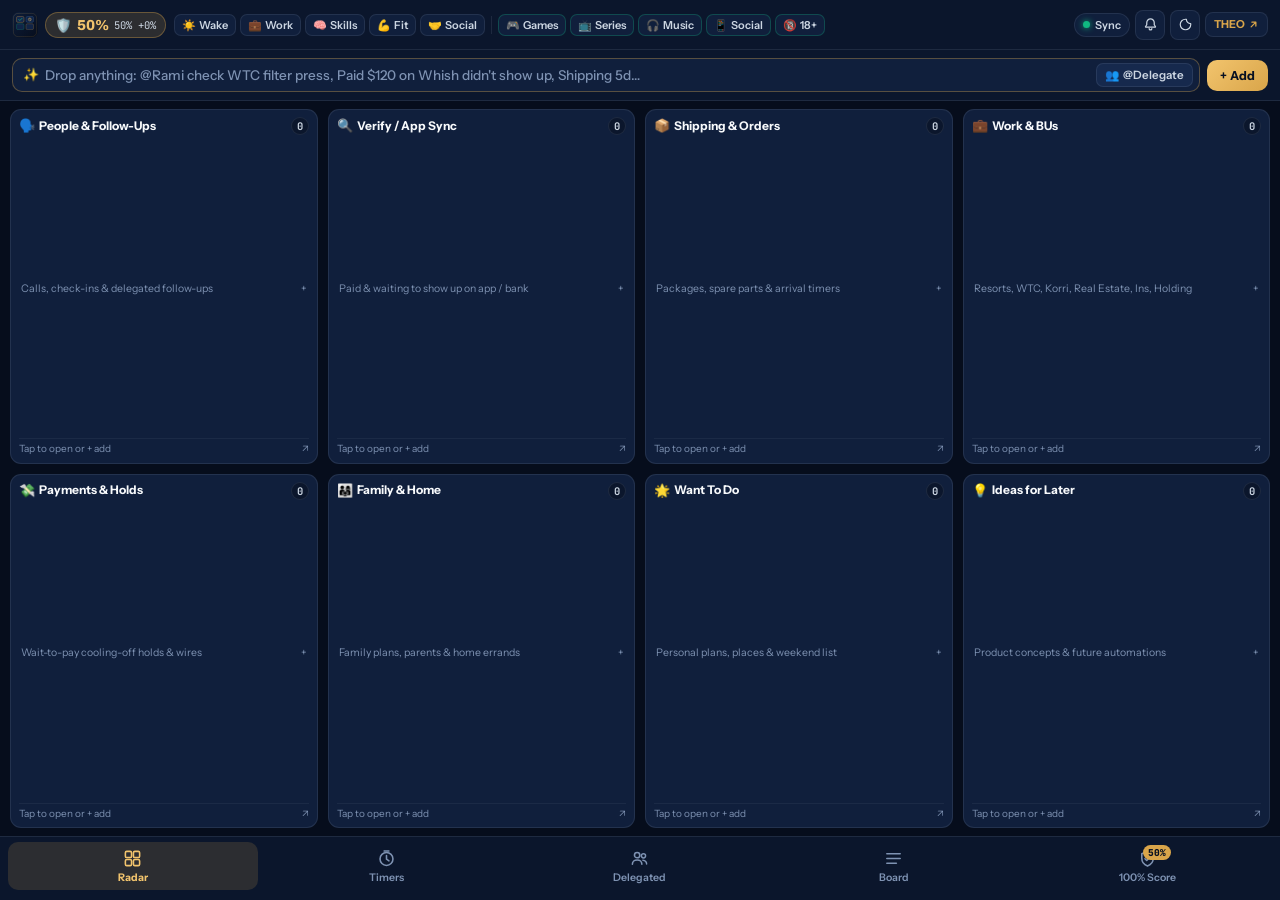
==== reset.html @ 3c0aa698 "fix(ios-standalone): dock bottom nav flush to viewport bottom edge & remove bottom gap (v3)" ====
<!doctype html>
<html lang="en">
<head>
  <meta charset="utf-8">
  <meta name="viewport" content="width=device-width,initial-scale=1">
  <title>THEO Command — Reset Cache</title>
  <style>
    body {
      margin: 0;
      min-height: 100vh;
      display: grid;
      place-items: center;
      background: #0B162C;
      color: #F8FAFC;
      font-family: system-ui, -apple-system, sans-serif;
      text-align: center;
      padding: 24px;
    }
    .card {
      max-width: 380px;
      padding: 28px;
      border-radius: 16px;
      background: #101F3C;
      border: 1px solid rgba(217, 165, 74, 0.36);
    }
    h1 { font-size: 18px; margin: 0 0 8px; color: #D9A54A; }
    p { font-size: 13px; color: #CBD5E1; margin: 0; }
  </style>
</head>
<body>
  <div class="card">
    <h1>Resetting THEO Command Cache…</h1>
    <p id="msg">Unregistering service workers and clearing local caches.</p>
  </div>
  <script>
    (async () => {
      try {
        if ('serviceWorker' in navigator) {
          const regs = await navigator.serviceWorker.getRegistrations();
          for (const r of regs) await r.unregister();
        }
        if ('caches' in window) {
          const keys = await caches.keys();
          for (const k of keys) await caches.delete(k);
        }
      } catch (e) {}
      document.getElementById('msg').textContent = 'Cache cleared. Redirecting to THEO Command…';
      setTimeout(() => location.replace('./?reset=' + Date.now()), 500);
    })();
  </script>
</body>
</html>
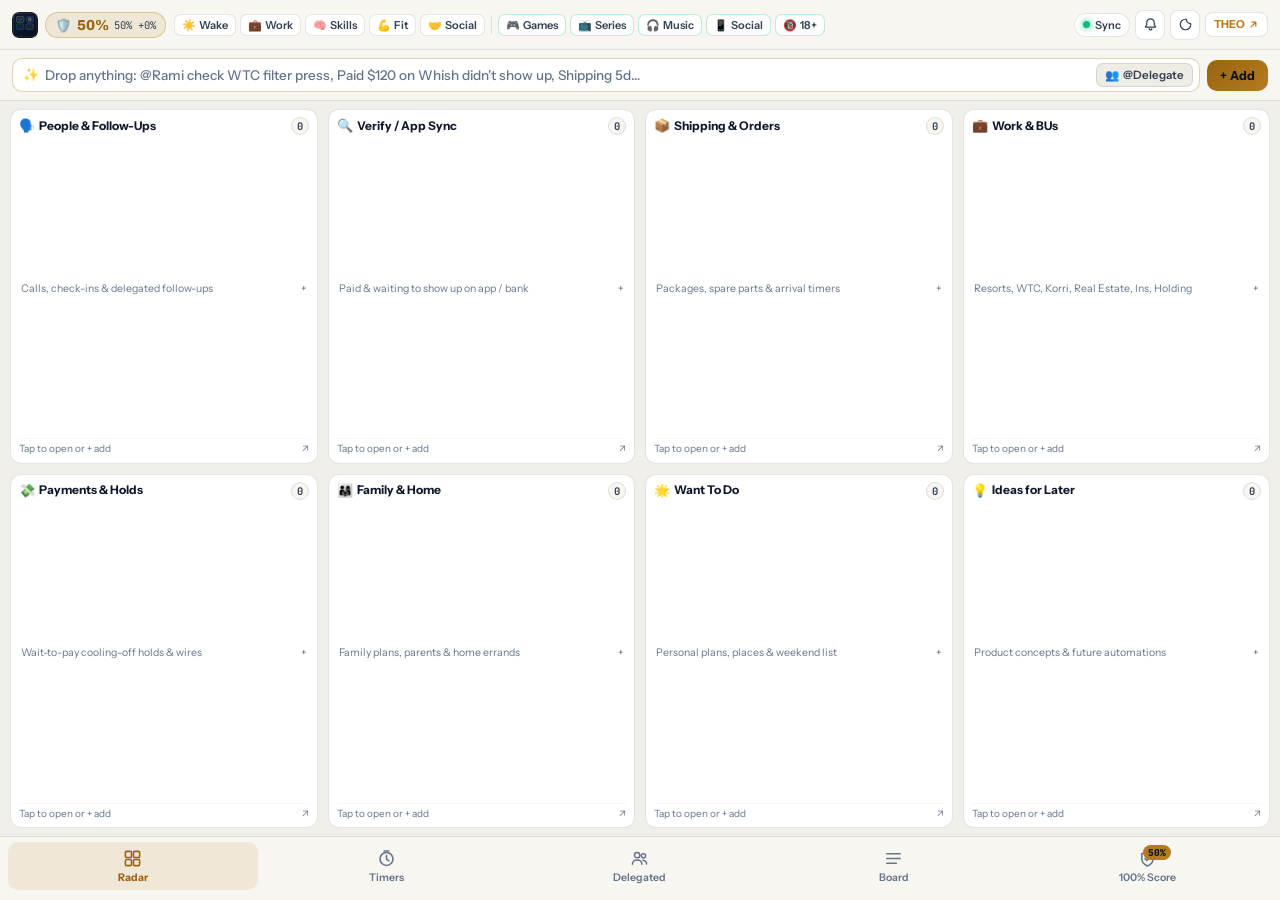
==== commit 03190ac1: "feat(theme): make Warm Paper Light mode the default theme (v5)" ====
--- a/reset.html
+++ b/reset.html
@@ -10,8 +10,8 @@
       min-height: 100vh;
       display: grid;
       place-items: center;
-      background: #0B162C;
-      color: #F8FAFC;
+      background: #F8F6F1;
+      color: #0F172A;
       font-family: system-ui, -apple-system, sans-serif;
       text-align: center;
       padding: 24px;
@@ -20,11 +20,11 @@
       max-width: 380px;
       padding: 28px;
       border-radius: 16px;
-      background: #101F3C;
-      border: 1px solid rgba(217, 165, 74, 0.36);
+      background: #FFFFFF;
+      border: 1px solid rgba(181, 123, 30, 0.35);
     }
-    h1 { font-size: 18px; margin: 0 0 8px; color: #D9A54A; }
-    p { font-size: 13px; color: #CBD5E1; margin: 0; }
+    h1 { font-size: 18px; margin: 0 0 8px; color: #B57B1E; }
+    p { font-size: 13px; color: #64748B; margin: 0; }
   </style>
 </head>
 <body>
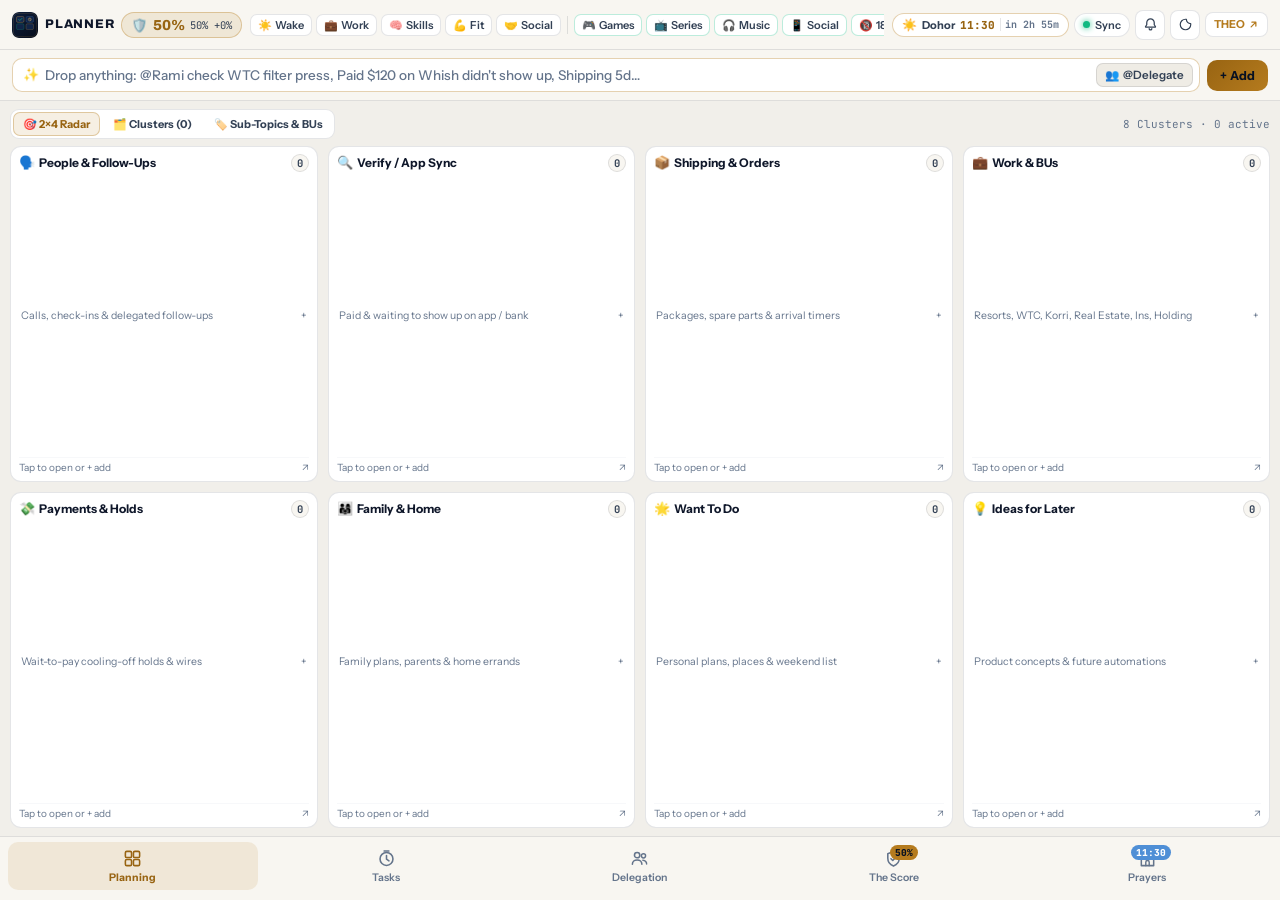
==== commit 67d454f3: "v9: rebrand standalone PWA to Planner" ====
--- a/reset.html
+++ b/reset.html
@@ -3,7 +3,7 @@
 <head>
   <meta charset="utf-8">
   <meta name="viewport" content="width=device-width,initial-scale=1">
-  <title>THEO Command — Reset Cache</title>
+  <title>Planner — Reset Cache</title>
   <style>
     body {
       margin: 0;
@@ -29,7 +29,7 @@
 </head>
 <body>
   <div class="card">
-    <h1>Resetting THEO Command Cache…</h1>
+    <h1>Resetting Planner Cache…</h1>
     <p id="msg">Unregistering service workers and clearing local caches.</p>
   </div>
   <script>
@@ -44,7 +44,7 @@
           for (const k of keys) await caches.delete(k);
         }
       } catch (e) {}
-      document.getElementById('msg').textContent = 'Cache cleared. Redirecting to THEO Command…';
+      document.getElementById('msg').textContent = 'Cache cleared. Redirecting to Planner…';
       setTimeout(() => location.replace('./?reset=' + Date.now()), 500);
     })();
   </script>
